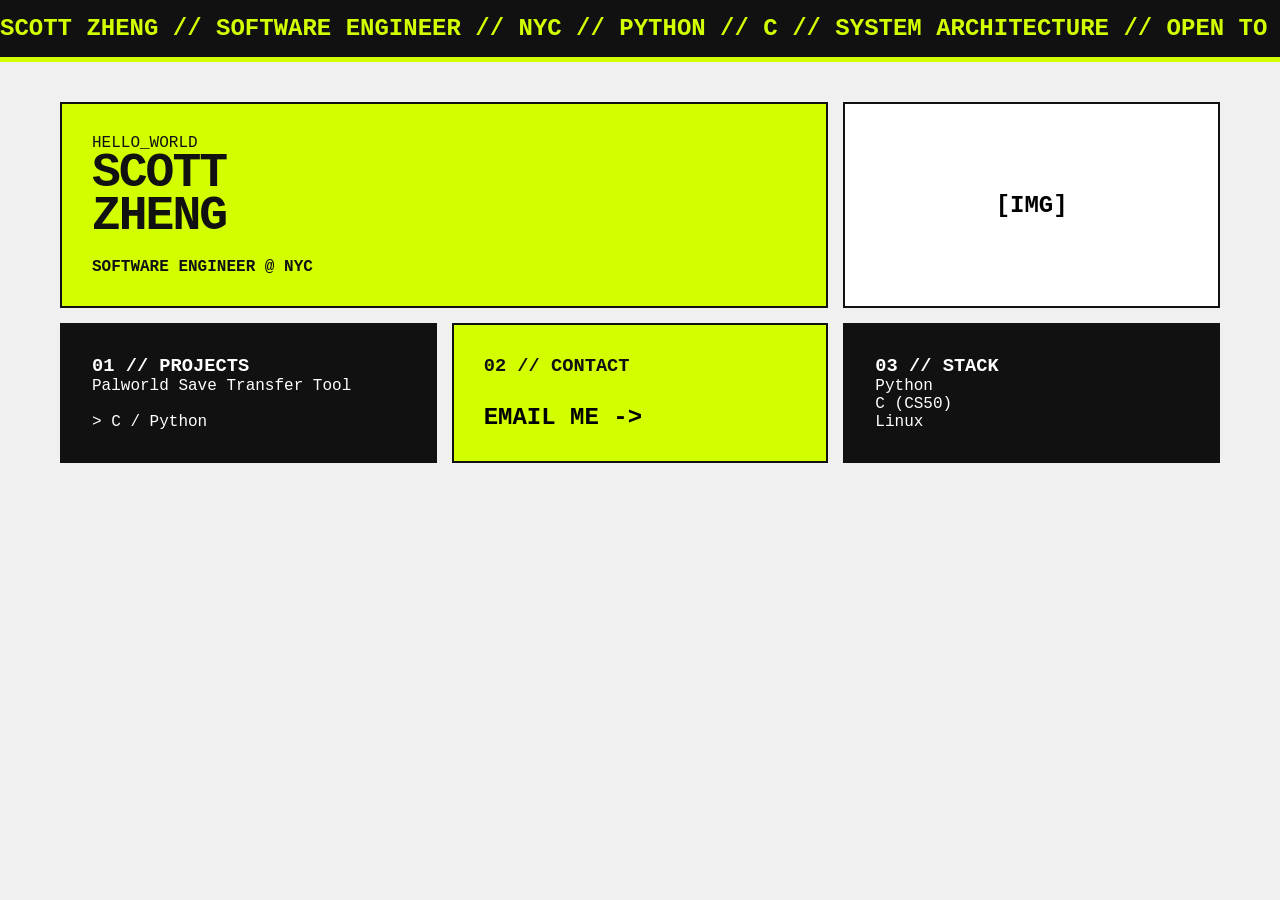
==== index.html @ df8e5e56 "Testing ui" ====
<!DOCTYPE html>
<html lang="en">
<head>
    <meta charset="UTF-8">
    <meta name="viewport" content="width=device-width, initial-scale=1.0">
    <title>SCOTT ZHENG // SOFTWARE ENGINEER</title>
    <style>
        /* --- LANDO NORRIS / NEO-BRUTALISM STYLE TOKENS --- */
        :root {
            --volt: #D2FF00;       /* The "Lando" Yellow */
            --obsidian: #111112;   /* Not quite black */
            --concrete: #F0F0F0;   /* Light grey background */
            --text-main: #FFFFFF;
        }

        * { box-sizing: border-box; margin: 0; padding: 0; }

        body {
            background-color: var(--concrete);
            font-family: 'Courier New', Courier, monospace; /* Tech/Code feel */
            color: var(--obsidian);
            overflow-x: hidden;
        }

        /* --- THE GRID LAYOUT --- */
        .container {
            max-width: 1200px;
            margin: 0 auto;
            padding: 20px;
            display: grid;
            grid-template-columns: 1fr 1fr 1fr; /* 3 Columns */
            gap: 15px;
        }

        /* --- BENTO BOXES --- */
        .box {
            background: var(--obsidian);
            color: var(--text-main);
            padding: 30px;
            border: 2px solid var(--obsidian);
            transition: transform 0.2s, box-shadow 0.2s;
            display: flex;
            flex-direction: column;
            justify-content: space-between;
        }

        .box:hover {
            transform: translate(-4px, -4px);
            box-shadow: 8px 8px 0px var(--volt); /* Hard shadow */
        }

        /* HEADER BOX (Spans 2 columns) */
        .header-box {
            grid-column: span 2;
            background-color: var(--volt);
            color: var(--obsidian);
        }
        
        h1 {
            font-size: 3rem;
            text-transform: uppercase;
            font-weight: 900;
            line-height: 0.9;
            letter-spacing: -2px;
        }

        /* --- MARQUEE (SCROLLING TEXT) --- */
        .marquee-container {
            background: var(--obsidian);
            color: var(--volt);
            padding: 15px 0;
            white-space: nowrap;
            overflow: hidden;
            border-bottom: 5px solid var(--volt);
            margin-bottom: 20px;
        }

        .marquee-content {
            display: inline-block;
            animation: scroll 20s linear infinite;
            font-size: 1.5rem;
            font-weight: bold;
            text-transform: uppercase;
        }

        @keyframes scroll {
            0% { transform: translateX(0); }
            100% { transform: translateX(-50%); }
        }

        /* MOBILE RESPONSIVENESS */
        @media (max-width: 768px) {
            .container { grid-template-columns: 1fr; }
            .header-box { grid-column: span 1; }
        }
    </style>
</head>
<body>

    <div class="marquee-container">
        <div class="marquee-content">
            SCOTT ZHENG // SOFTWARE ENGINEER // NYC // PYTHON // C // SYSTEM ARCHITECTURE // OPEN TO WORK // SCOTT ZHENG // SOFTWARE ENGINEER // NYC // PYTHON // C // SYSTEM ARCHITECTURE // OPEN TO WORK //
        </div>
    </div>

    <div class="container">
        
        <div class="box header-box">
            <p>HELLO_WORLD</p>
            <h1>SCOTT<br>ZHENG</h1>
            <p style="margin-top: 20px; font-weight: bold;">SOFTWARE ENGINEER @ NYC</p>
        </div>

        <div class="box" style="background: white; color: black; justify-content: center; align-items: center;">
            <h2>[IMG]</h2>
        </div>

        <div class="box">
            <h3>01 // PROJECTS</h3>
            <p>Palworld Save Transfer Tool</p>
            <br>
            <p>> C / Python</p>
        </div>

        <div class="box" style="background: var(--volt); color: var(--obsidian);">
            <h3>02 // CONTACT</h3>
            <a href="mailto:hello@scottzheng.com" style="color: black; font-weight: bold; font-size: 1.5rem; text-decoration: none;">EMAIL ME -></a>
        </div>

        <div class="box">
            <h3>03 // STACK</h3>
            <p>Python</p>
            <p>C (CS50)</p>
            <p>Linux</p>
        </div>

    </div>
</body>
</html>
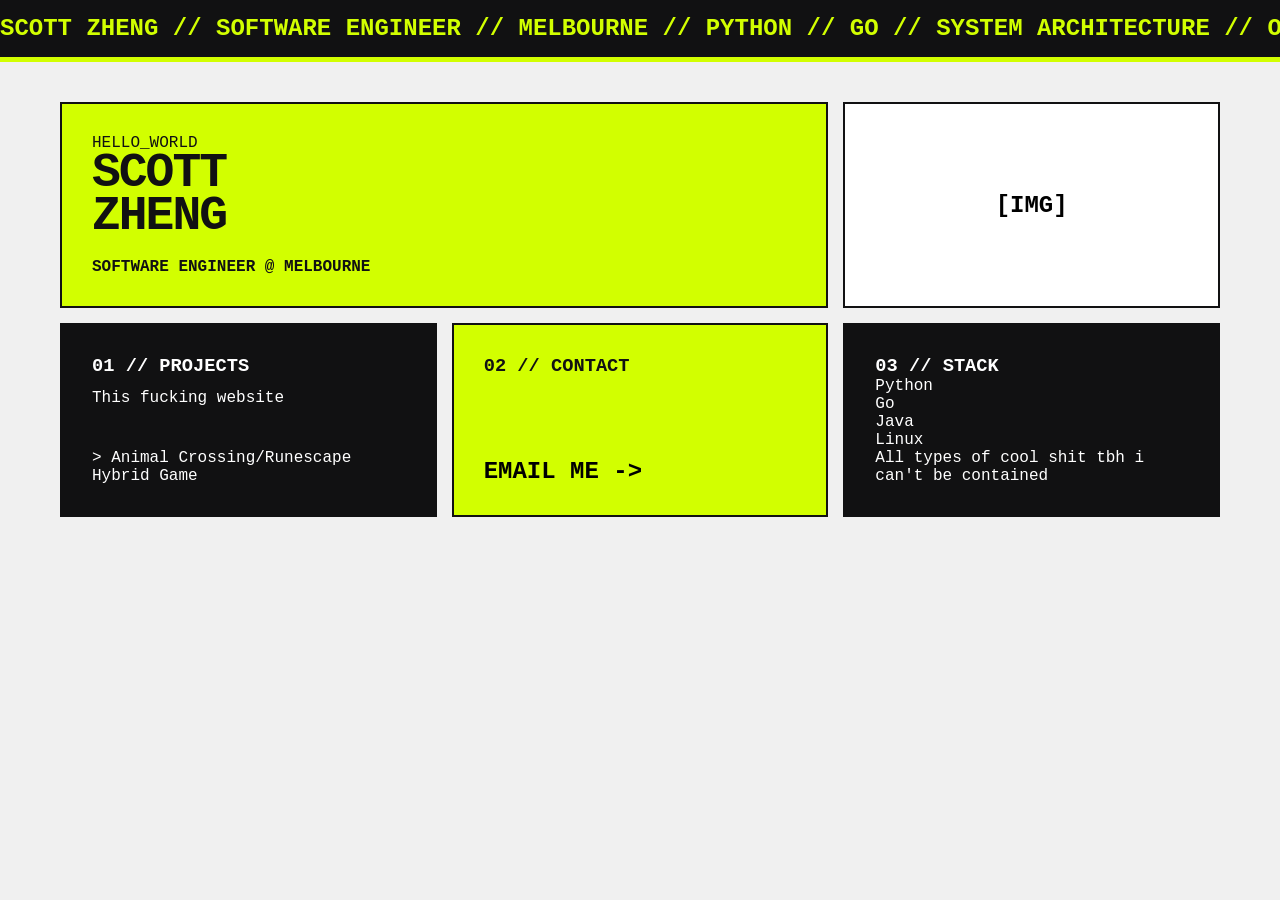
==== commit d6e8f11b: "Update index.html" ====
--- a/index.html
+++ b/index.html
@@ -99,7 +99,7 @@
 
     <div class="marquee-container">
         <div class="marquee-content">
-            SCOTT ZHENG // SOFTWARE ENGINEER // NYC // PYTHON // C // SYSTEM ARCHITECTURE // OPEN TO WORK // SCOTT ZHENG // SOFTWARE ENGINEER // NYC // PYTHON // C // SYSTEM ARCHITECTURE // OPEN TO WORK //
+            SCOTT ZHENG // SOFTWARE ENGINEER // MELBOURNE // PYTHON // GO // SYSTEM ARCHITECTURE // OPEN TO WORK // SCOTT ZHENG // SOFTWARE ENGINEER // MELBOURNE // PYTHON // GO // SYSTEM ARCHITECTURE // OPEN TO WORK //
         </div>
     </div>
 
@@ -108,7 +108,7 @@
         <div class="box header-box">
             <p>HELLO_WORLD</p>
             <h1>SCOTT<br>ZHENG</h1>
-            <p style="margin-top: 20px; font-weight: bold;">SOFTWARE ENGINEER @ NYC</p>
+            <p style="margin-top: 20px; font-weight: bold;">SOFTWARE ENGINEER @ MELBOURNE</p>
         </div>
 
         <div class="box" style="background: white; color: black; justify-content: center; align-items: center;">
@@ -117,9 +117,9 @@
 
         <div class="box">
             <h3>01 // PROJECTS</h3>
-            <p>Palworld Save Transfer Tool</p>
+            <p>This fucking website</p>
             <br>
-            <p>> C / Python</p>
+            <p>> Animal Crossing/Runescape Hybrid Game</p>
         </div>
 
         <div class="box" style="background: var(--volt); color: var(--obsidian);">
@@ -130,10 +130,12 @@
         <div class="box">
             <h3>03 // STACK</h3>
             <p>Python</p>
-            <p>C (CS50)</p>
+            <p>Go</p>
+            <p>Java</p>
             <p>Linux</p>
+            <p>All types of cool shit tbh i can't be contained</p>
         </div>
 
     </div>
 </body>
-</html>+</html>
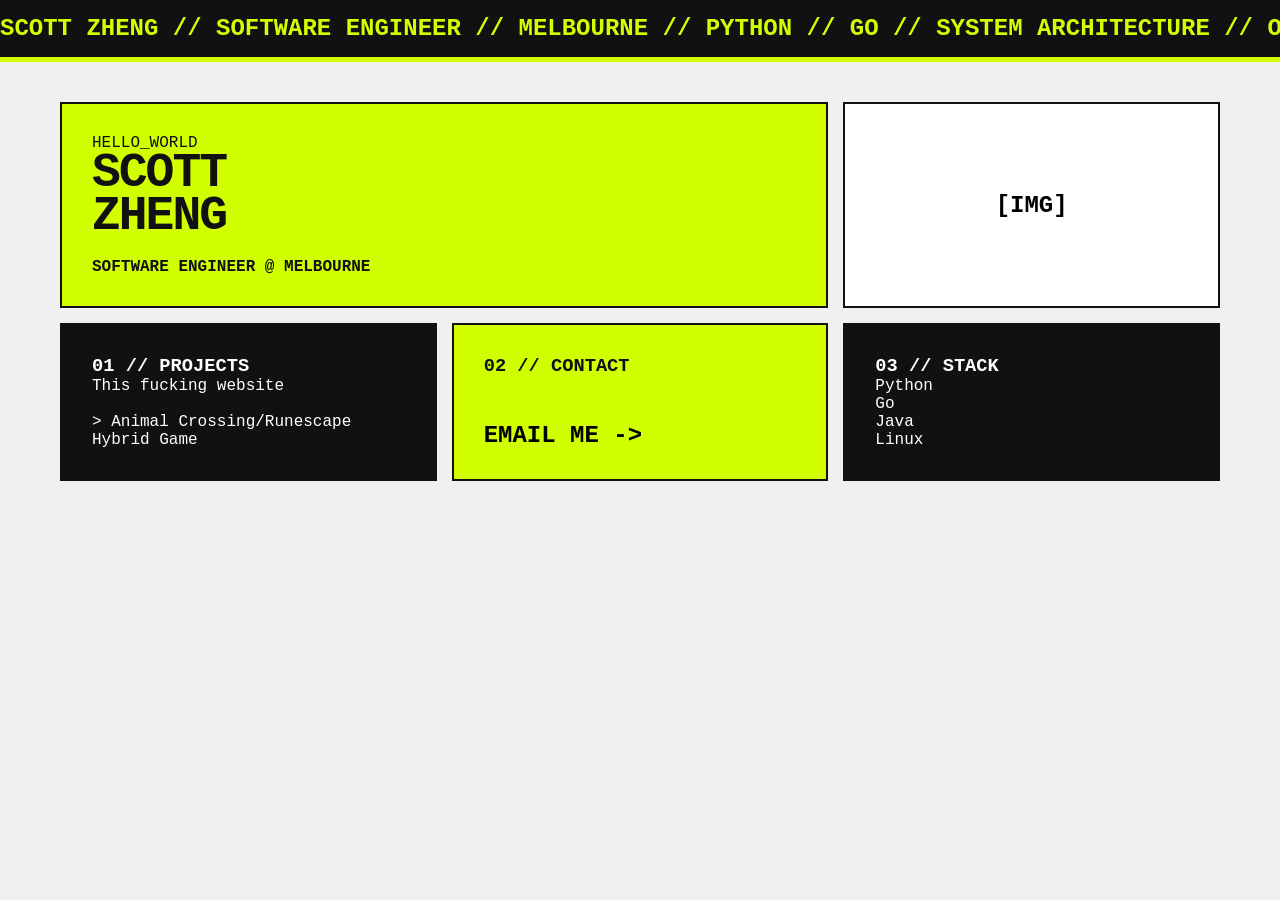
==== commit b6aceded: "Test" ====
--- a/index.html
+++ b/index.html
@@ -133,7 +133,6 @@
             <p>Go</p>
             <p>Java</p>
             <p>Linux</p>
-            <p>All types of cool shit tbh i can't be contained</p>
         </div>
 
     </div>
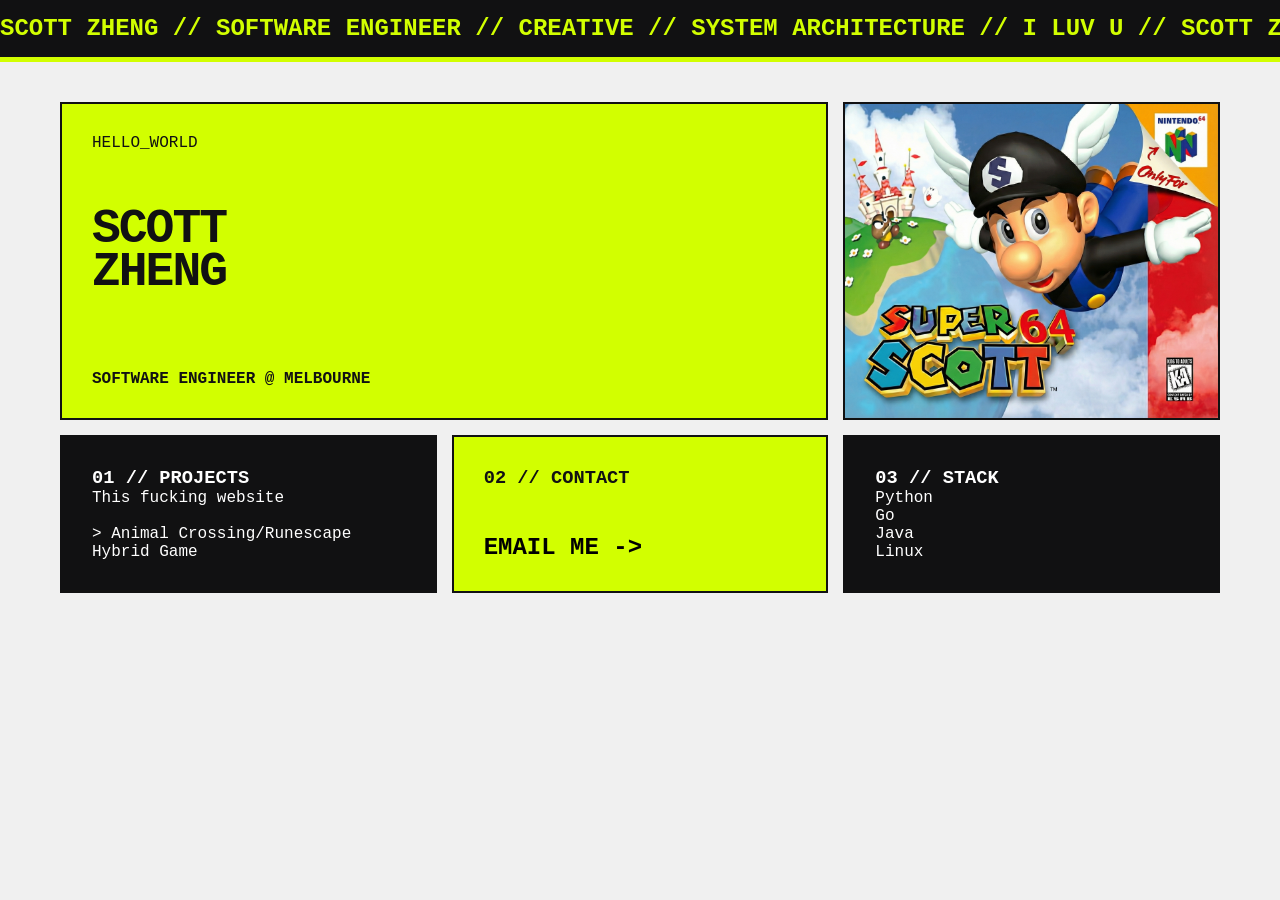
==== commit 9e264f9a: "Working version" ====
--- a/index.html
+++ b/index.html
@@ -4,102 +4,13 @@
     <meta charset="UTF-8">
     <meta name="viewport" content="width=device-width, initial-scale=1.0">
     <title>SCOTT ZHENG // SOFTWARE ENGINEER</title>
-    <style>
-        /* --- LANDO NORRIS / NEO-BRUTALISM STYLE TOKENS --- */
-        :root {
-            --volt: #D2FF00;       /* The "Lando" Yellow */
-            --obsidian: #111112;   /* Not quite black */
-            --concrete: #F0F0F0;   /* Light grey background */
-            --text-main: #FFFFFF;
-        }
-
-        * { box-sizing: border-box; margin: 0; padding: 0; }
-
-        body {
-            background-color: var(--concrete);
-            font-family: 'Courier New', Courier, monospace; /* Tech/Code feel */
-            color: var(--obsidian);
-            overflow-x: hidden;
-        }
-
-        /* --- THE GRID LAYOUT --- */
-        .container {
-            max-width: 1200px;
-            margin: 0 auto;
-            padding: 20px;
-            display: grid;
-            grid-template-columns: 1fr 1fr 1fr; /* 3 Columns */
-            gap: 15px;
-        }
-
-        /* --- BENTO BOXES --- */
-        .box {
-            background: var(--obsidian);
-            color: var(--text-main);
-            padding: 30px;
-            border: 2px solid var(--obsidian);
-            transition: transform 0.2s, box-shadow 0.2s;
-            display: flex;
-            flex-direction: column;
-            justify-content: space-between;
-        }
-
-        .box:hover {
-            transform: translate(-4px, -4px);
-            box-shadow: 8px 8px 0px var(--volt); /* Hard shadow */
-        }
-
-        /* HEADER BOX (Spans 2 columns) */
-        .header-box {
-            grid-column: span 2;
-            background-color: var(--volt);
-            color: var(--obsidian);
-        }
-        
-        h1 {
-            font-size: 3rem;
-            text-transform: uppercase;
-            font-weight: 900;
-            line-height: 0.9;
-            letter-spacing: -2px;
-        }
-
-        /* --- MARQUEE (SCROLLING TEXT) --- */
-        .marquee-container {
-            background: var(--obsidian);
-            color: var(--volt);
-            padding: 15px 0;
-            white-space: nowrap;
-            overflow: hidden;
-            border-bottom: 5px solid var(--volt);
-            margin-bottom: 20px;
-        }
-
-        .marquee-content {
-            display: inline-block;
-            animation: scroll 20s linear infinite;
-            font-size: 1.5rem;
-            font-weight: bold;
-            text-transform: uppercase;
-        }
-
-        @keyframes scroll {
-            0% { transform: translateX(0); }
-            100% { transform: translateX(-50%); }
-        }
-
-        /* MOBILE RESPONSIVENESS */
-        @media (max-width: 768px) {
-            .container { grid-template-columns: 1fr; }
-            .header-box { grid-column: span 1; }
-        }
-    </style>
+    <link rel="stylesheet" href="./css/main.css">
 </head>
 <body>
 
     <div class="marquee-container">
         <div class="marquee-content">
-            SCOTT ZHENG // SOFTWARE ENGINEER // MELBOURNE // PYTHON // GO // SYSTEM ARCHITECTURE // OPEN TO WORK // SCOTT ZHENG // SOFTWARE ENGINEER // MELBOURNE // PYTHON // GO // SYSTEM ARCHITECTURE // OPEN TO WORK //
+            SCOTT ZHENG // SOFTWARE ENGINEER // CREATIVE // SYSTEM ARCHITECTURE // i luv u // SCOTT ZHENG // SOFTWARE ENGINEER // MELBOURNE // CREATIVE // SYSTEM ARCHITECTURE // i no luv u
         </div>
     </div>
 
@@ -111,8 +22,10 @@
             <p style="margin-top: 20px; font-weight: bold;">SOFTWARE ENGINEER @ MELBOURNE</p>
         </div>
 
-        <div class="box" style="background: white; color: black; justify-content: center; align-items: center;">
-            <h2>[IMG]</h2>
+        <div class="box image-box" style="background: white; color: black;">
+        <a href="face.html" target="_blank">
+            <img src="./images/superscott64_cover.png" alt="Cover of Super Scott 64" class="box-img">
+        </a>
         </div>
 
         <div class="box">
--- a/css/main.css
+++ b/css/main.css
@@ -0,0 +1,100 @@
+:root {
+    --volt: #D2FF00;       /* The "Lando" Yellow */
+    --obsidian: #111112;   /* Not quite black */
+    --concrete: #F0F0F0;   /* Light grey background */
+    --text-main: #FFFFFF;
+}
+
+* { box-sizing: border-box; margin: 0; padding: 0; }
+
+body {
+    background-color: var(--concrete);
+    font-family: 'Courier New', Courier, monospace; /* Tech/Code feel */
+    color: var(--obsidian);
+    overflow-x: hidden;
+}
+
+/* --- THE GRID LAYOUT --- */
+.container {
+    max-width: 1200px;
+    margin: 0 auto;
+    padding: 20px;
+    display: grid;
+    grid-template-columns: 1fr 1fr 1fr; /* 3 Columns */
+    gap: 15px;
+}
+
+/* --- BENTO BOXES --- */
+.box {
+    background: var(--obsidian);
+    color: var(--text-main);
+    padding: 30px;
+    border: 2px solid var(--obsidian);
+    transition: transform 0.2s, box-shadow 0.2s;
+    display: flex;
+    flex-direction: column;
+    justify-content: space-between;
+}
+
+.box:hover {
+    transform: translate(-4px, -4px);
+    box-shadow: 8px 8px 0px var(--volt); /* Hard shadow */
+}
+
+.box-img {
+    width: 100%;      /* fill box horizontally */
+    height: auto;     /* keep original aspect ratio */
+    display: block;
+}
+
+.box.image-box {
+    /* let height be defined by the image */
+    height: auto;
+    padding: 0;       /* optional: remove padding if you want edge‑to‑edge */
+}
+
+
+/* HEADER BOX (Spans 2 columns) */
+.header-box {
+    grid-column: span 2;
+    background-color: var(--volt);
+    color: var(--obsidian);
+}
+
+h1 {
+    font-size: 3rem;
+    text-transform: uppercase;
+    font-weight: 900;
+    line-height: 0.9;
+    letter-spacing: -2px;
+}
+
+/* --- MARQUEE (SCROLLING TEXT) --- */
+.marquee-container {
+    background: var(--obsidian);
+    color: var(--volt);
+    padding: 15px 0;
+    white-space: nowrap;
+    overflow: hidden;
+    border-bottom: 5px solid var(--volt);
+    margin-bottom: 20px;
+}
+
+.marquee-content {
+    display: inline-block;
+    animation: scroll 20s linear infinite;
+    font-size: 1.5rem;
+    font-weight: bold;
+    text-transform: uppercase;
+}
+
+@keyframes scroll {
+    0% { transform: translateX(0); }
+    100% { transform: translateX(-50%); }
+}
+
+/* MOBILE RESPONSIVENESS */
+@media (max-width: 768px) {
+    .container { grid-template-columns: 1fr; }
+    .header-box { grid-column: span 1; }
+}
